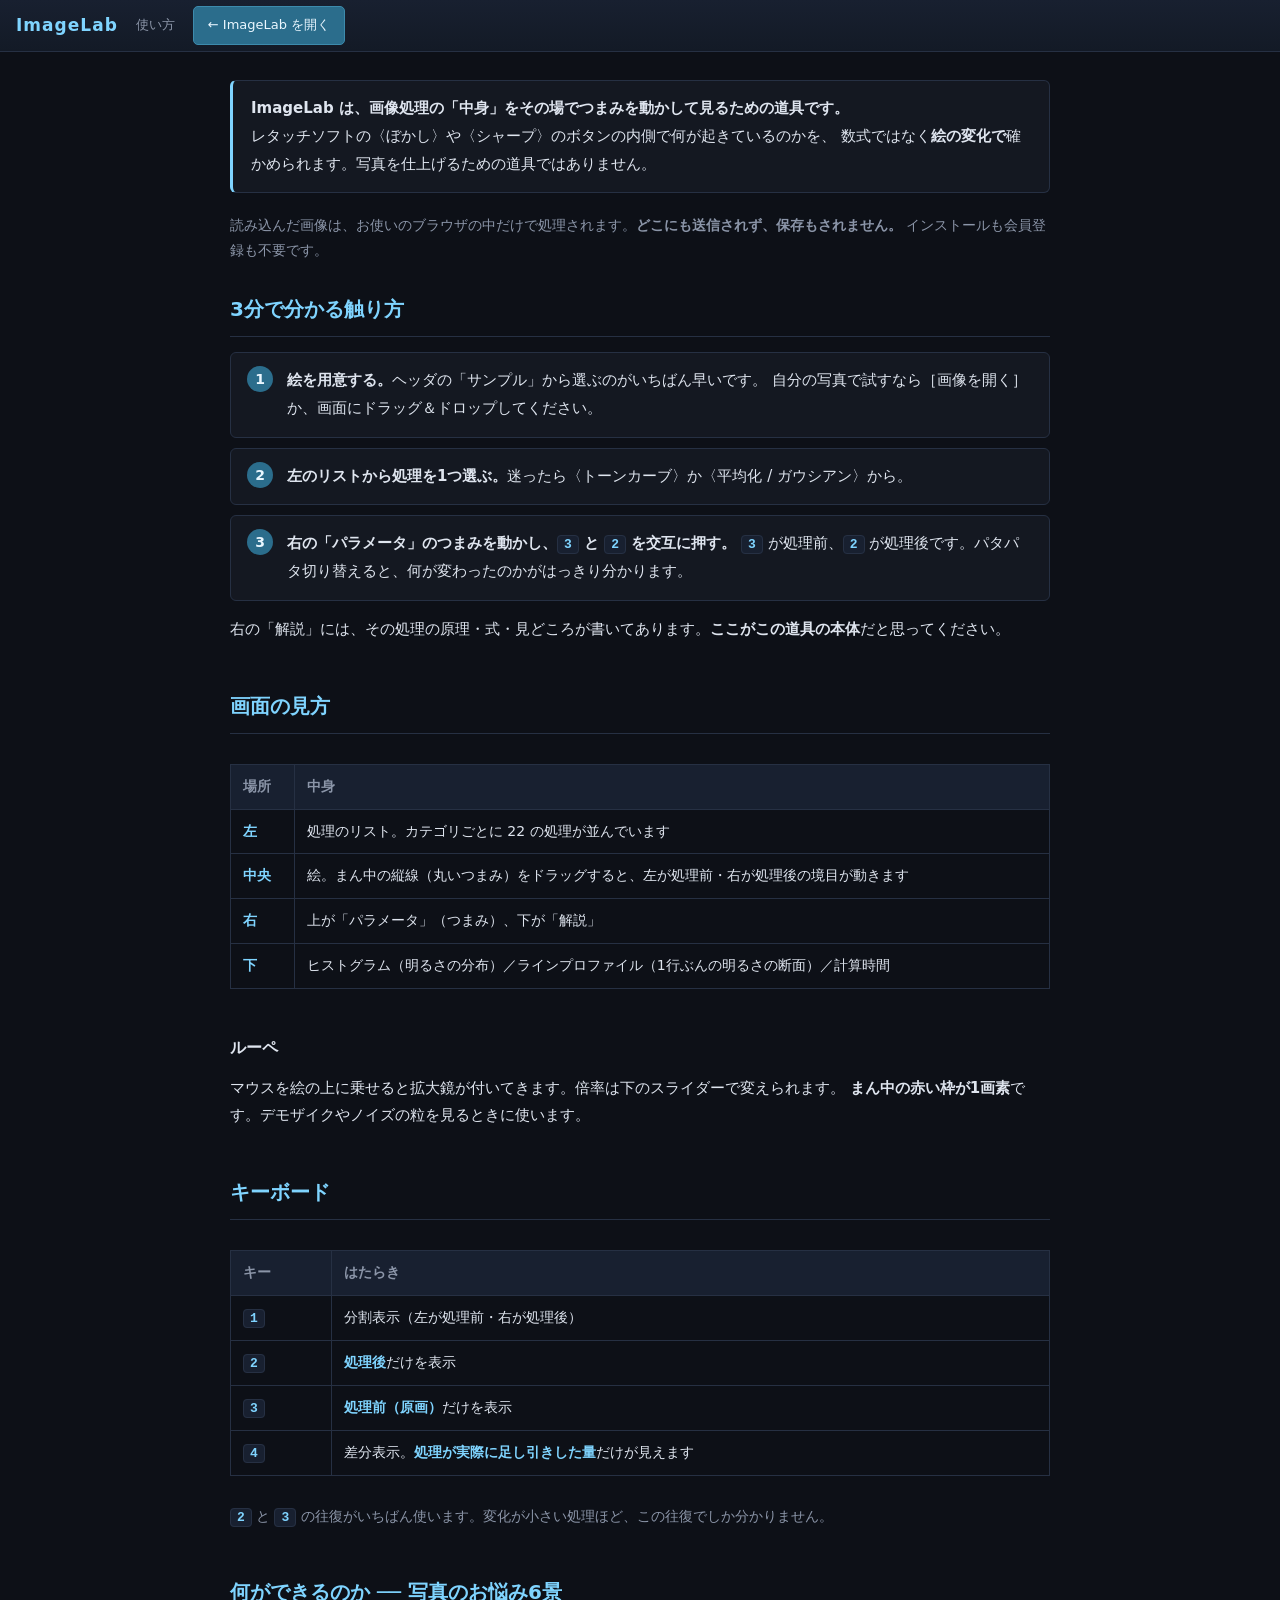
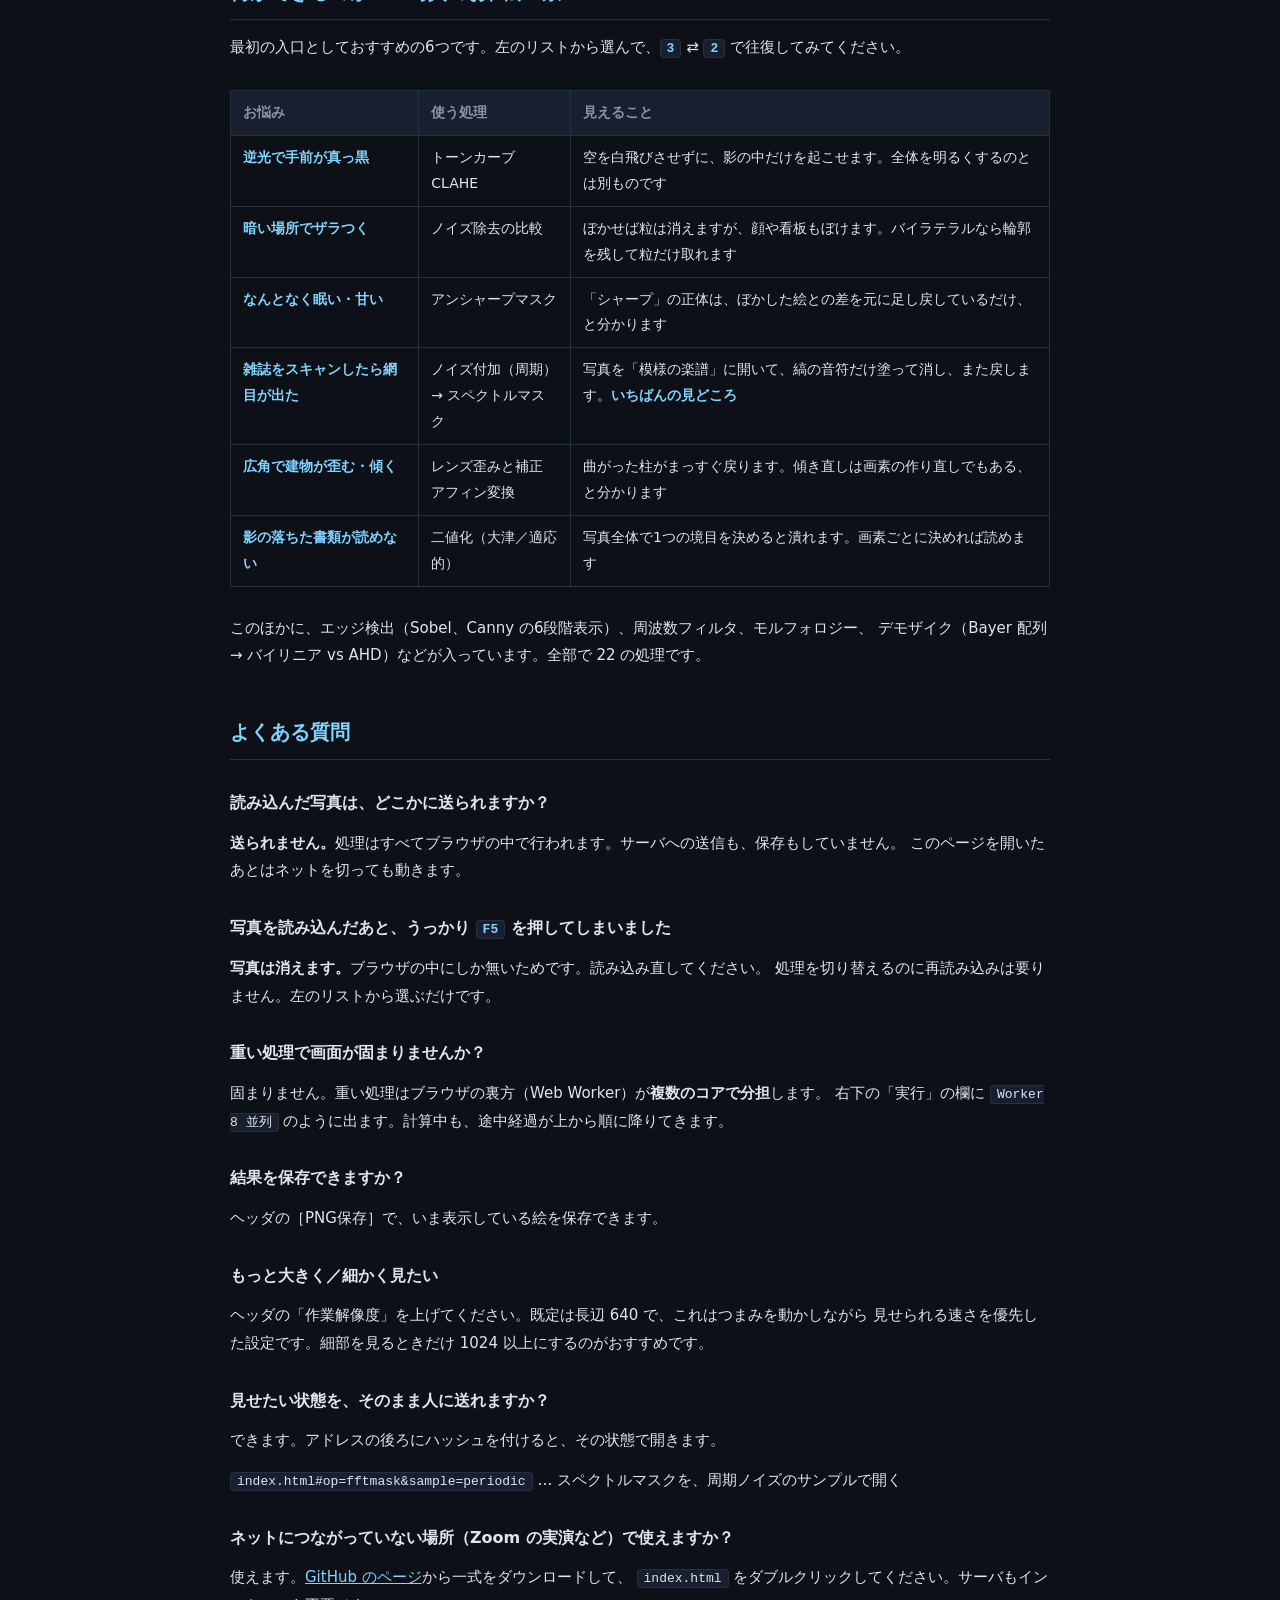
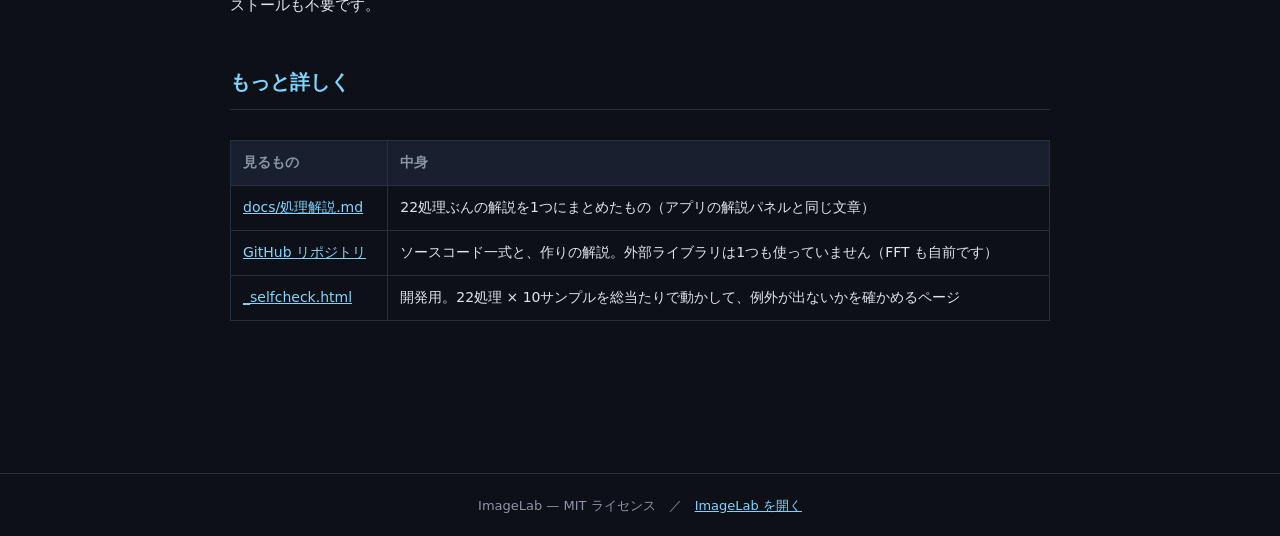
==== guide.html @ 0d202ec8 "Add files via upload" ====
<!DOCTYPE html>
<html lang="ja">
<head>
<meta charset="UTF-8">
<meta name="viewport" content="width=device-width, initial-scale=1">
<title>ImageLab の使い方</title>
<meta name="description" content="ImageLab の使い方。3分で分かる触り方、画面の見方、キーボード操作、写真のお悩み6景、よくある質問。">
<link rel="icon" href="data:image/svg+xml,%3Csvg xmlns='http://www.w3.org/2000/svg' viewBox='0 0 32 32'%3E%3Crect width='32' height='32' rx='6' fill='%231b1f24'/%3E%3Crect x='6' y='6' width='9' height='9' fill='%23e05c5c'/%3E%3Crect x='17' y='6' width='9' height='9' fill='%235ca8e0'/%3E%3Crect x='6' y='17' width='9' height='9' fill='%235ce08a'/%3E%3Crect x='17' y='17' width='9' height='9' fill='%23e0c95c'/%3E%3C/svg%3E">
<style>
/* アプリ（css/style.css）と同じ配色。こちらは読み物なので縦に流す。 */
:root {
  --bg: #0d1017; --panel: #141821; --panel2: #182030; --line: #263043;
  --text: #dfe5ef; --dim: #8b95a8; --accent: #7fd4ff; --accent-dim: #2b6d8c;
}
* { box-sizing: border-box; }
body {
  margin: 0; background: var(--bg); color: var(--text);
  font: 15px/1.85 "Segoe UI", "Yu Gothic UI", system-ui, sans-serif;
}
header {
  display: flex; align-items: center; gap: 18px; flex-wrap: wrap;
  padding: 0 16px; min-height: 52px;
  background: linear-gradient(180deg, #182030, #131a26);
  border-bottom: 1px solid var(--line); position: sticky; top: 0; z-index: 5;
}
header h1 { margin: 0; font-size: 17px; letter-spacing: .06em; color: var(--accent); font-weight: 600; }
header .sub { color: var(--dim); font-size: 13px; }
.btnlink {
  display: inline-block; text-decoration: none;
  background: var(--accent-dim); border: 1px solid #3d8bad; color: #eaf7ff;
  border-radius: 5px; padding: 6px 14px; font-size: 13px;
}
.btnlink:hover { background: #35809f; }
main { max-width: 860px; margin: 0 auto; padding: 8px 20px 80px; }
h2 {
  font-size: 20px; margin: 44px 0 14px; padding-bottom: 8px;
  border-bottom: 1px solid var(--line); color: var(--accent);
}
h2:first-of-type { margin-top: 28px; }
h3 { font-size: 16px; margin: 28px 0 8px; }
p { margin: 12px 0; }
a { color: var(--accent); }
code, kbd {
  background: var(--panel2); border: 1px solid var(--line); border-radius: 4px;
  padding: 1px 6px; font-family: "Consolas", "Yu Gothic UI", monospace; font-size: 13px;
}
kbd { font-weight: 600; color: var(--accent); }
table { border-collapse: collapse; width: 100%; margin: 16px 0; font-size: 14px; }
th, td { border: 1px solid var(--line); padding: 9px 12px; text-align: left; vertical-align: top; }
th { background: var(--panel2); color: var(--dim); font-weight: 600; white-space: nowrap; }
td strong { color: var(--accent); }
.lead {
  background: var(--panel); border: 1px solid var(--line); border-left: 3px solid var(--accent);
  border-radius: 6px; padding: 14px 18px; margin: 20px 0;
}
.note { color: var(--dim); font-size: 13.5px; }
ol li, ul li { margin: 8px 0; }
.steps { counter-reset: s; list-style: none; padding: 0; }
.steps li {
  counter-increment: s; position: relative; padding: 14px 18px 14px 56px; margin: 10px 0;
  background: var(--panel); border: 1px solid var(--line); border-radius: 6px;
}
.steps li::before {
  content: counter(s); position: absolute; left: 16px; top: 13px;
  width: 26px; height: 26px; line-height: 26px; text-align: center;
  background: var(--accent-dim); color: #eaf7ff; border-radius: 50%; font-weight: 700; font-size: 14px;
}
.tablewrap { overflow-x: auto; }
footer {
  border-top: 1px solid var(--line); margin-top: 56px; padding: 20px;
  color: var(--dim); font-size: 13px; text-align: center;
}
</style>
</head>
<body>

<header>
  <h1>ImageLab</h1>
  <span class="sub">使い方</span>
  <a class="btnlink" href="index.html">← ImageLab を開く</a>
</header>

<main>

<div class="lead">
  <strong>ImageLab は、画像処理の「中身」をその場でつまみを動かして見るための道具です。</strong><br>
  レタッチソフトの〈ぼかし〉や〈シャープ〉のボタンの内側で何が起きているのかを、
  数式ではなく<strong>絵の変化で</strong>確かめられます。写真を仕上げるための道具ではありません。
</div>

<p class="note">
  読み込んだ画像は、お使いのブラウザの中だけで処理されます。<strong>どこにも送信されず、保存もされません。</strong>
  インストールも会員登録も不要です。
</p>

<h2>3分で分かる触り方</h2>

<ol class="steps">
  <li><strong>絵を用意する。</strong>ヘッダの「サンプル」から選ぶのがいちばん早いです。
    自分の写真で試すなら［画像を開く］か、画面にドラッグ＆ドロップしてください。</li>
  <li><strong>左のリストから処理を1つ選ぶ。</strong>迷ったら〈トーンカーブ〉か〈平均化 / ガウシアン〉から。</li>
  <li><strong>右の「パラメータ」のつまみを動かし、<kbd>3</kbd> と <kbd>2</kbd> を交互に押す。</strong>
    <kbd>3</kbd> が処理前、<kbd>2</kbd> が処理後です。パタパタ切り替えると、何が変わったのかがはっきり分かります。</li>
</ol>

<p>右の「解説」には、その処理の原理・式・見どころが書いてあります。<strong>ここがこの道具の本体</strong>だと思ってください。</p>

<h2>画面の見方</h2>

<div class="tablewrap">
<table>
  <tr><th>場所</th><th>中身</th></tr>
  <tr><td><strong>左</strong></td><td>処理のリスト。カテゴリごとに 22 の処理が並んでいます</td></tr>
  <tr><td><strong>中央</strong></td><td>絵。まん中の縦線（丸いつまみ）をドラッグすると、左が処理前・右が処理後の境目が動きます</td></tr>
  <tr><td><strong>右</strong></td><td>上が「パラメータ」（つまみ）、下が「解説」</td></tr>
  <tr><td><strong>下</strong></td><td>ヒストグラム（明るさの分布）／ラインプロファイル（1行ぶんの明るさの断面）／計算時間</td></tr>
</table>
</div>

<h3>ルーペ</h3>
<p>マウスを絵の上に乗せると拡大鏡が付いてきます。倍率は下のスライダーで変えられます。
<strong>まん中の赤い枠が1画素</strong>です。デモザイクやノイズの粒を見るときに使います。</p>

<h2>キーボード</h2>

<div class="tablewrap">
<table>
  <tr><th>キー</th><th>はたらき</th></tr>
  <tr><td><kbd>1</kbd></td><td>分割表示（左が処理前・右が処理後）</td></tr>
  <tr><td><kbd>2</kbd></td><td><strong>処理後</strong>だけを表示</td></tr>
  <tr><td><kbd>3</kbd></td><td><strong>処理前（原画）</strong>だけを表示</td></tr>
  <tr><td><kbd>4</kbd></td><td>差分表示。<strong>処理が実際に足し引きした量</strong>だけが見えます</td></tr>
</table>
</div>

<p class="note"><kbd>2</kbd> と <kbd>3</kbd> の往復がいちばん使います。変化が小さい処理ほど、この往復でしか分かりません。</p>

<h2>何ができるのか ── 写真のお悩み6景</h2>

<p>最初の入口としておすすめの6つです。左のリストから選んで、<kbd>3</kbd> ⇄ <kbd>2</kbd> で往復してみてください。</p>

<div class="tablewrap">
<table>
  <tr><th>お悩み</th><th>使う処理</th><th>見えること</th></tr>
  <tr>
    <td><strong>逆光で手前が真っ黒</strong></td>
    <td>トーンカーブ<br>CLAHE</td>
    <td>空を白飛びさせずに、影の中だけを起こせます。全体を明るくするのとは別ものです</td>
  </tr>
  <tr>
    <td><strong>暗い場所でザラつく</strong></td>
    <td>ノイズ除去の比較</td>
    <td>ぼかせば粒は消えますが、顔や看板もぼけます。バイラテラルなら輪郭を残して粒だけ取れます</td>
  </tr>
  <tr>
    <td><strong>なんとなく眠い・甘い</strong></td>
    <td>アンシャープマスク</td>
    <td>「シャープ」の正体は、ぼかした絵との差を元に足し戻しているだけ、と分かります</td>
  </tr>
  <tr>
    <td><strong>雑誌をスキャンしたら網目が出た</strong></td>
    <td>ノイズ付加（周期）<br>→ スペクトルマスク</td>
    <td>写真を「模様の楽譜」に開いて、縞の音符だけ塗って消し、また戻します。<strong>いちばんの見どころ</strong></td>
  </tr>
  <tr>
    <td><strong>広角で建物が歪む・傾く</strong></td>
    <td>レンズ歪みと補正<br>アフィン変換</td>
    <td>曲がった柱がまっすぐ戻ります。傾き直しは画素の作り直しでもある、と分かります</td>
  </tr>
  <tr>
    <td><strong>影の落ちた書類が読めない</strong></td>
    <td>二値化（大津／適応的）</td>
    <td>写真全体で1つの境目を決めると潰れます。画素ごとに決めれば読めます</td>
  </tr>
</table>
</div>

<p>このほかに、エッジ検出（Sobel、Canny の6段階表示）、周波数フィルタ、モルフォロジー、
デモザイク（Bayer 配列 → バイリニア vs AHD）などが入っています。全部で 22 の処理です。</p>

<h2>よくある質問</h2>

<h3>読み込んだ写真は、どこかに送られますか？</h3>
<p><strong>送られません。</strong>処理はすべてブラウザの中で行われます。サーバへの送信も、保存もしていません。
このページを開いたあとはネットを切っても動きます。</p>

<h3>写真を読み込んだあと、うっかり <kbd>F5</kbd> を押してしまいました</h3>
<p><strong>写真は消えます。</strong>ブラウザの中にしか無いためです。読み込み直してください。
処理を切り替えるのに再読み込みは要りません。左のリストから選ぶだけです。</p>

<h3>重い処理で画面が固まりませんか？</h3>
<p>固まりません。重い処理はブラウザの裏方（Web Worker）が<strong>複数のコアで分担</strong>します。
右下の「実行」の欄に <code>Worker 8 並列</code> のように出ます。計算中も、途中経過が上から順に降りてきます。</p>

<h3>結果を保存できますか？</h3>
<p>ヘッダの［PNG保存］で、いま表示している絵を保存できます。</p>

<h3>もっと大きく／細かく見たい</h3>
<p>ヘッダの「作業解像度」を上げてください。既定は長辺 640 で、これはつまみを動かしながら
見せられる速さを優先した設定です。細部を見るときだけ 1024 以上にするのがおすすめです。</p>

<h3>見せたい状態を、そのまま人に送れますか？</h3>
<p>できます。アドレスの後ろにハッシュを付けると、その状態で開きます。</p>
<p><code>index.html#op=fftmask&amp;sample=periodic</code>
… スペクトルマスクを、周期ノイズのサンプルで開く</p>

<h3>ネットにつながっていない場所（Zoom の実演など）で使えますか？</h3>
<p>使えます。<a href="https://github.com/m3-kawasaki/imagelab">GitHub のページ</a>から一式をダウンロードして、
<code>index.html</code> をダブルクリックしてください。サーバもインストールも不要です。</p>

<h2>もっと詳しく</h2>

<div class="tablewrap">
<table>
  <tr><th>見るもの</th><th>中身</th></tr>
  <tr><td><a href="docs/処理解説.md">docs/処理解説.md</a></td><td>22処理ぶんの解説を1つにまとめたもの（アプリの解説パネルと同じ文章）</td></tr>
  <tr><td><a href="https://github.com/m3-kawasaki/imagelab">GitHub リポジトリ</a></td><td>ソースコード一式と、作りの解説。外部ライブラリは1つも使っていません（FFT も自前です）</td></tr>
  <tr><td><a href="_selfcheck.html">_selfcheck.html</a></td><td>開発用。22処理 × 10サンプルを総当たりで動かして、例外が出ないかを確かめるページ</td></tr>
</table>
</div>

</main>

<footer>
  ImageLab — MIT ライセンス　／　<a href="index.html">ImageLab を開く</a>
</footer>

</body>
</html>
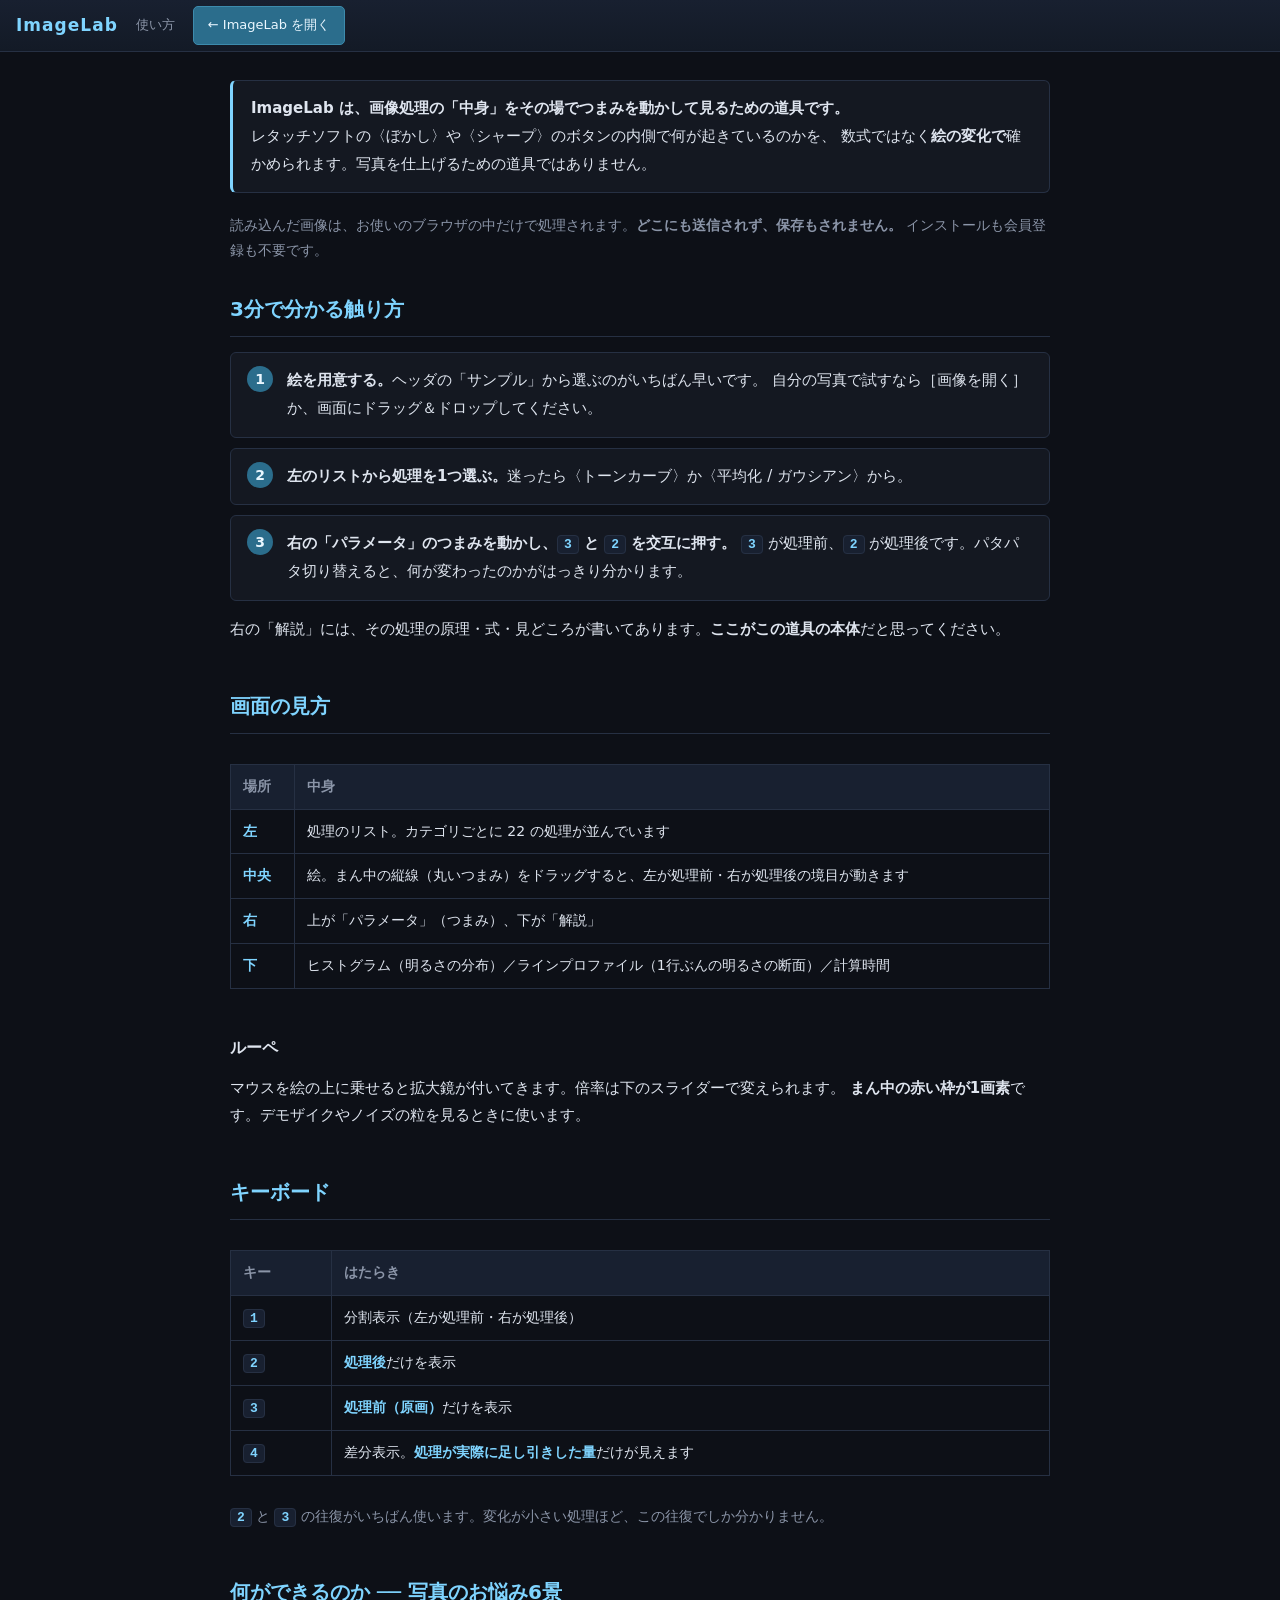
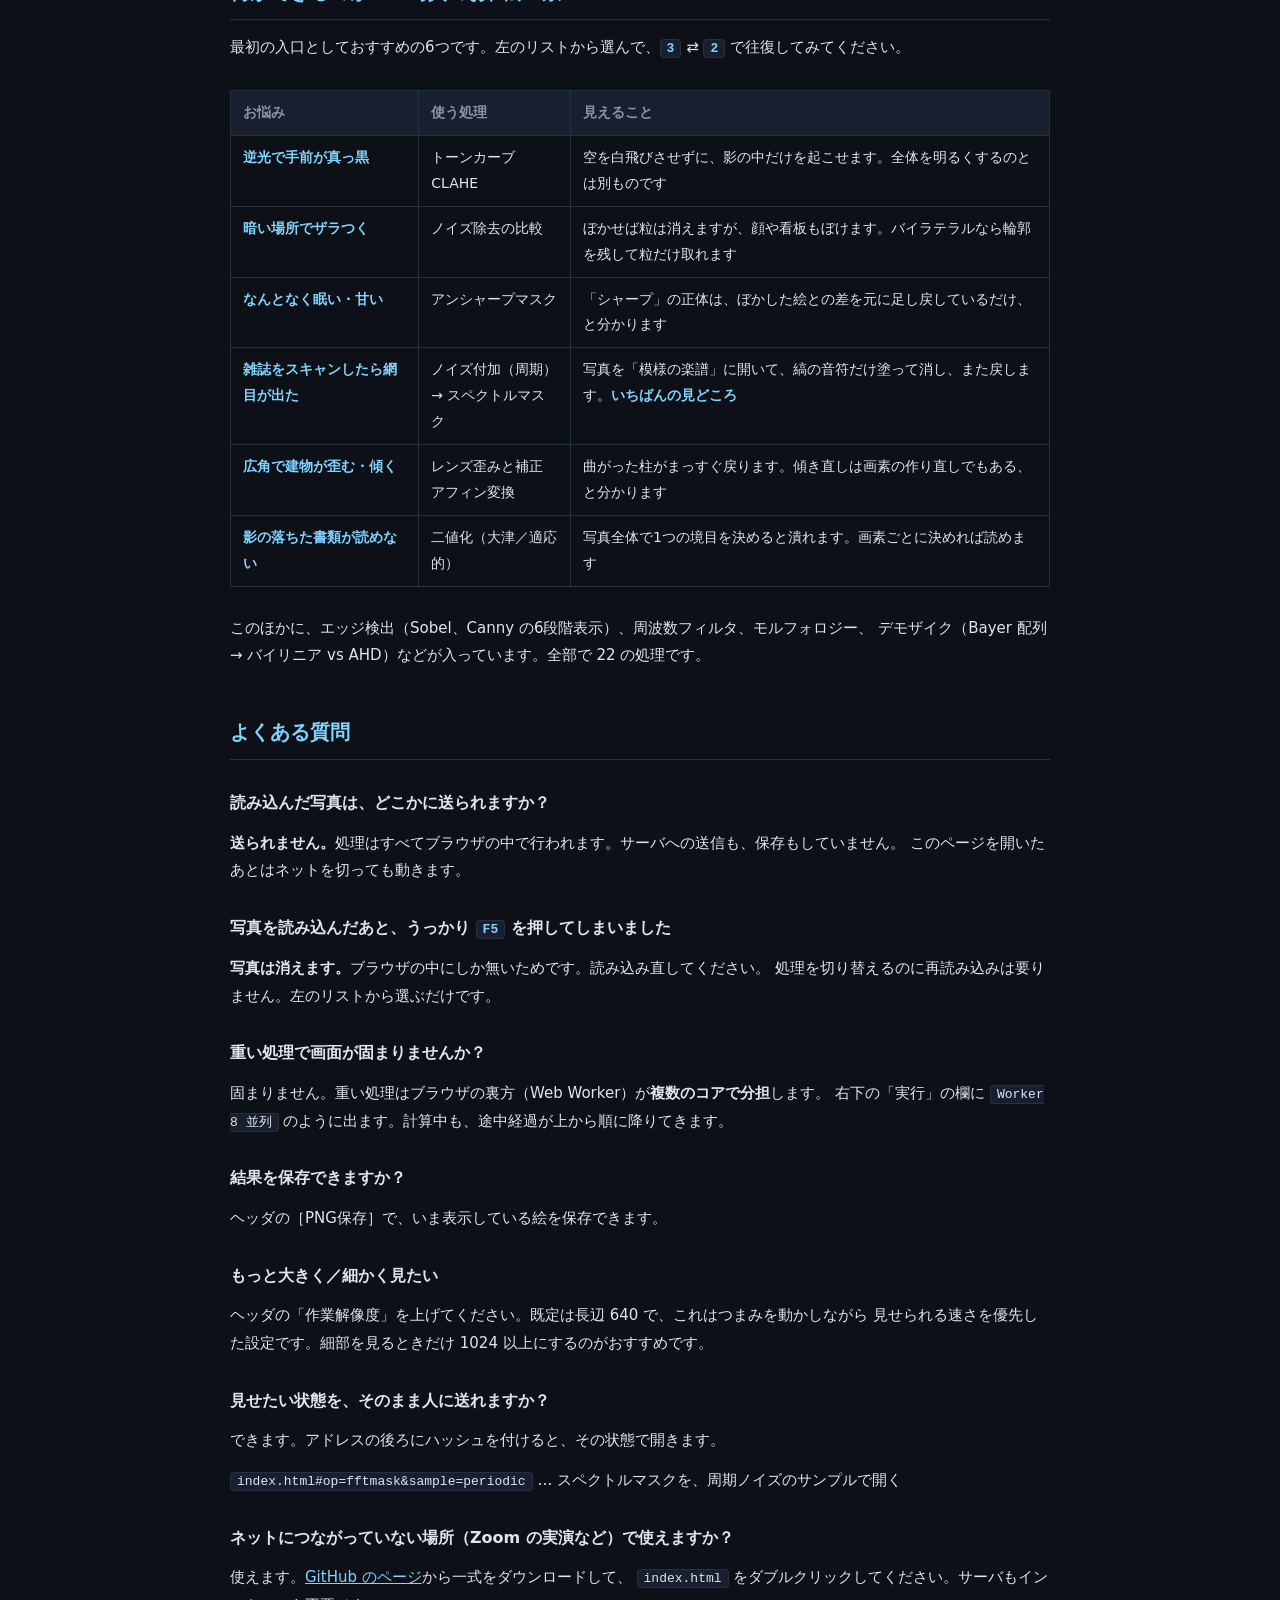
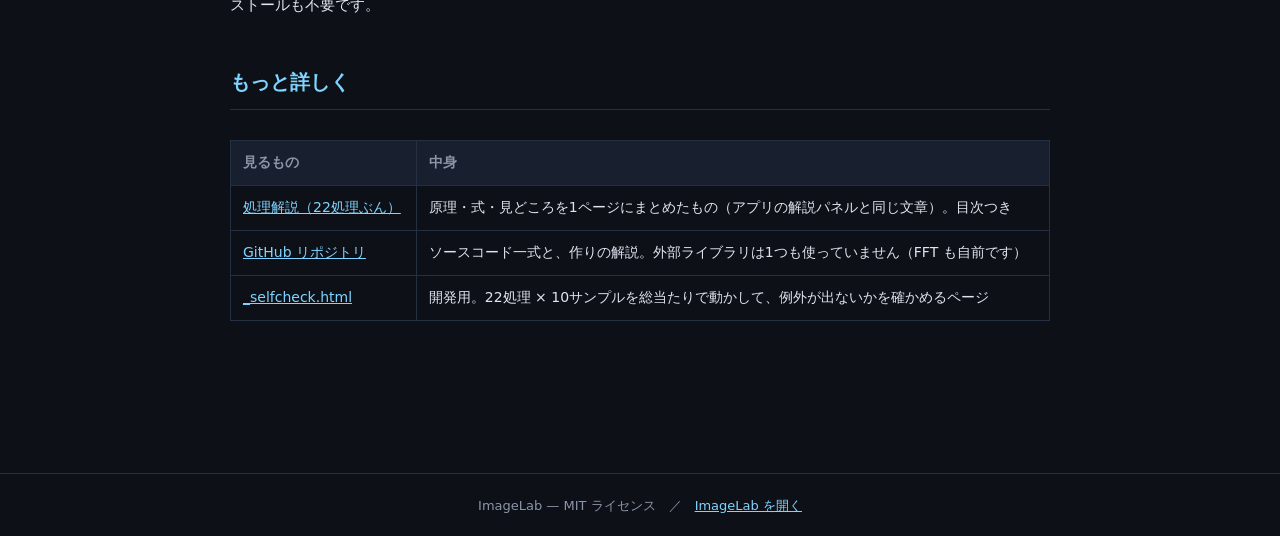
==== commit d071d420: "Add files via upload" ====
--- a/guide.html
+++ b/guide.html
@@ -213,7 +213,7 @@
 <div class="tablewrap">
 <table>
   <tr><th>見るもの</th><th>中身</th></tr>
-  <tr><td><a href="docs/処理解説.md">docs/処理解説.md</a></td><td>22処理ぶんの解説を1つにまとめたもの（アプリの解説パネルと同じ文章）</td></tr>
+  <tr><td><a href="docs/処理解説.html">処理解説（22処理ぶん）</a></td><td>原理・式・見どころを1ページにまとめたもの（アプリの解説パネルと同じ文章）。目次つき</td></tr>
   <tr><td><a href="https://github.com/m3-kawasaki/imagelab">GitHub リポジトリ</a></td><td>ソースコード一式と、作りの解説。外部ライブラリは1つも使っていません（FFT も自前です）</td></tr>
   <tr><td><a href="_selfcheck.html">_selfcheck.html</a></td><td>開発用。22処理 × 10サンプルを総当たりで動かして、例外が出ないかを確かめるページ</td></tr>
 </table>
